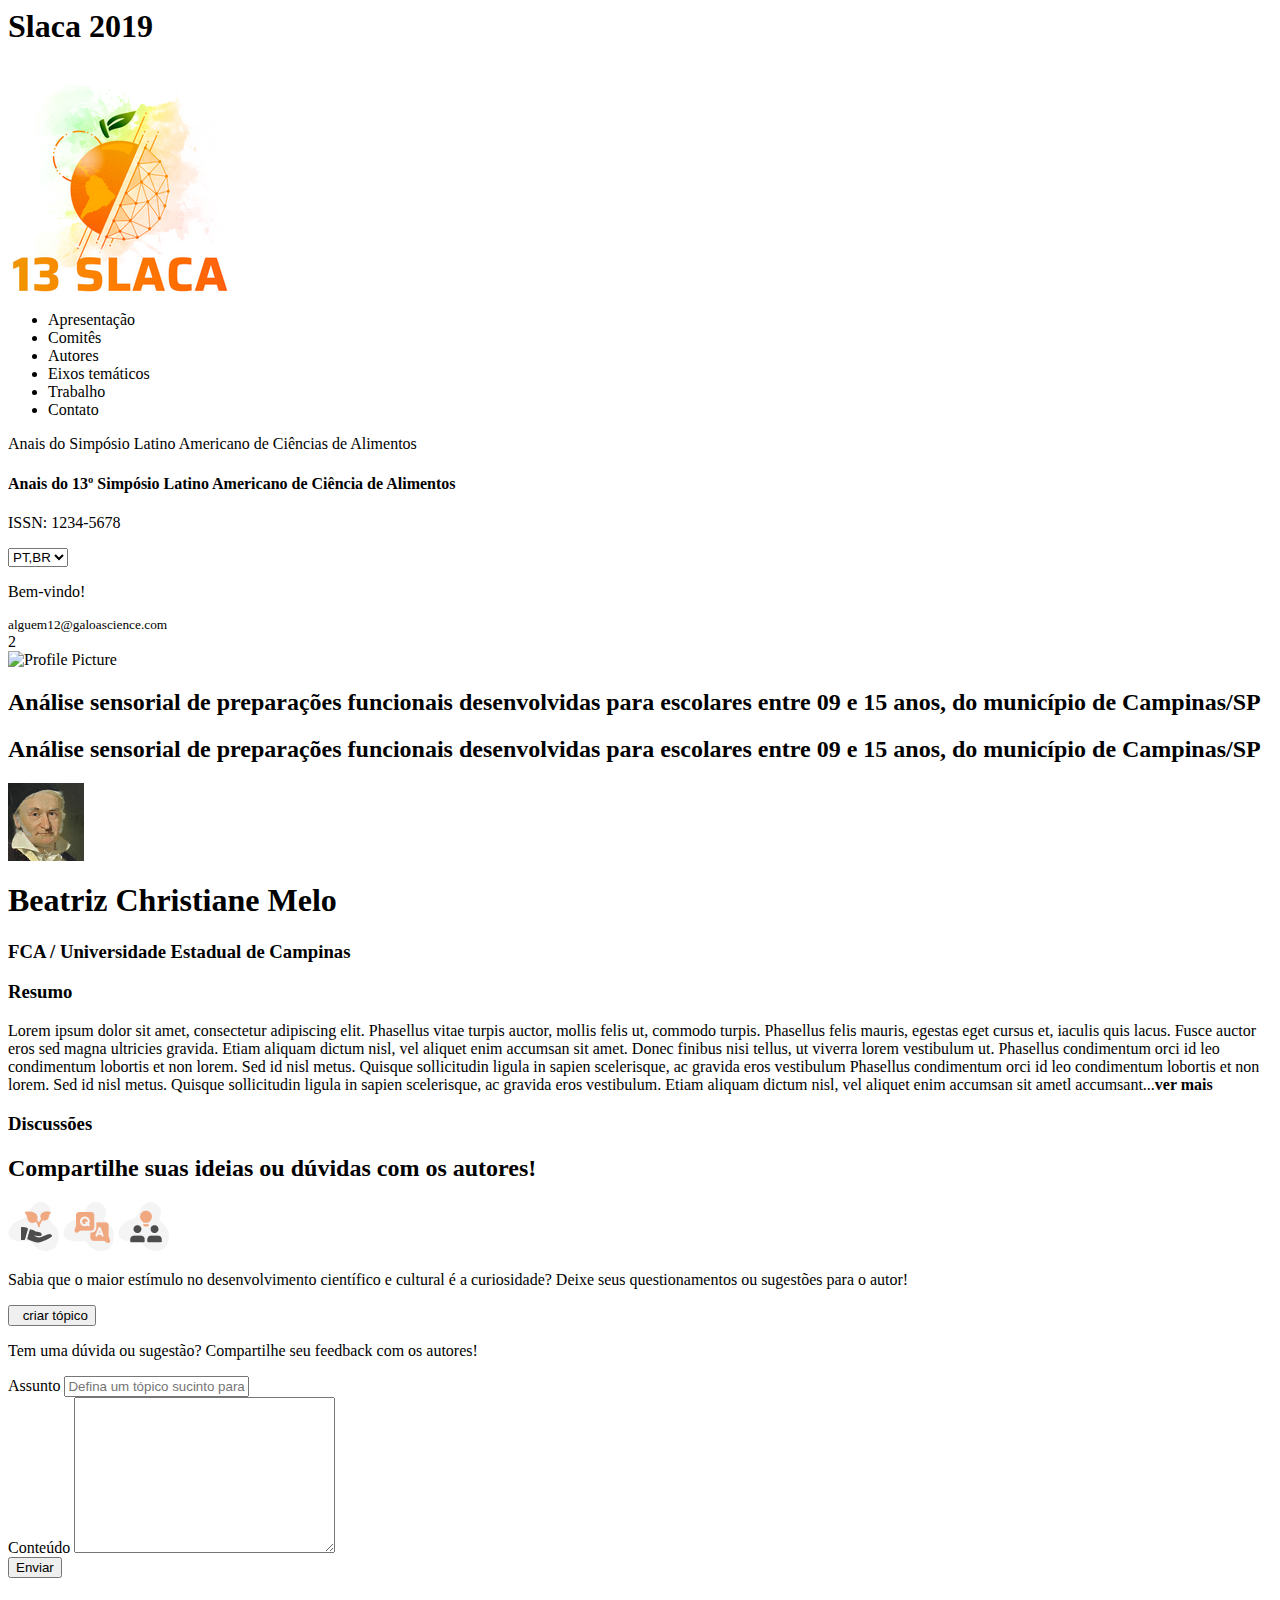
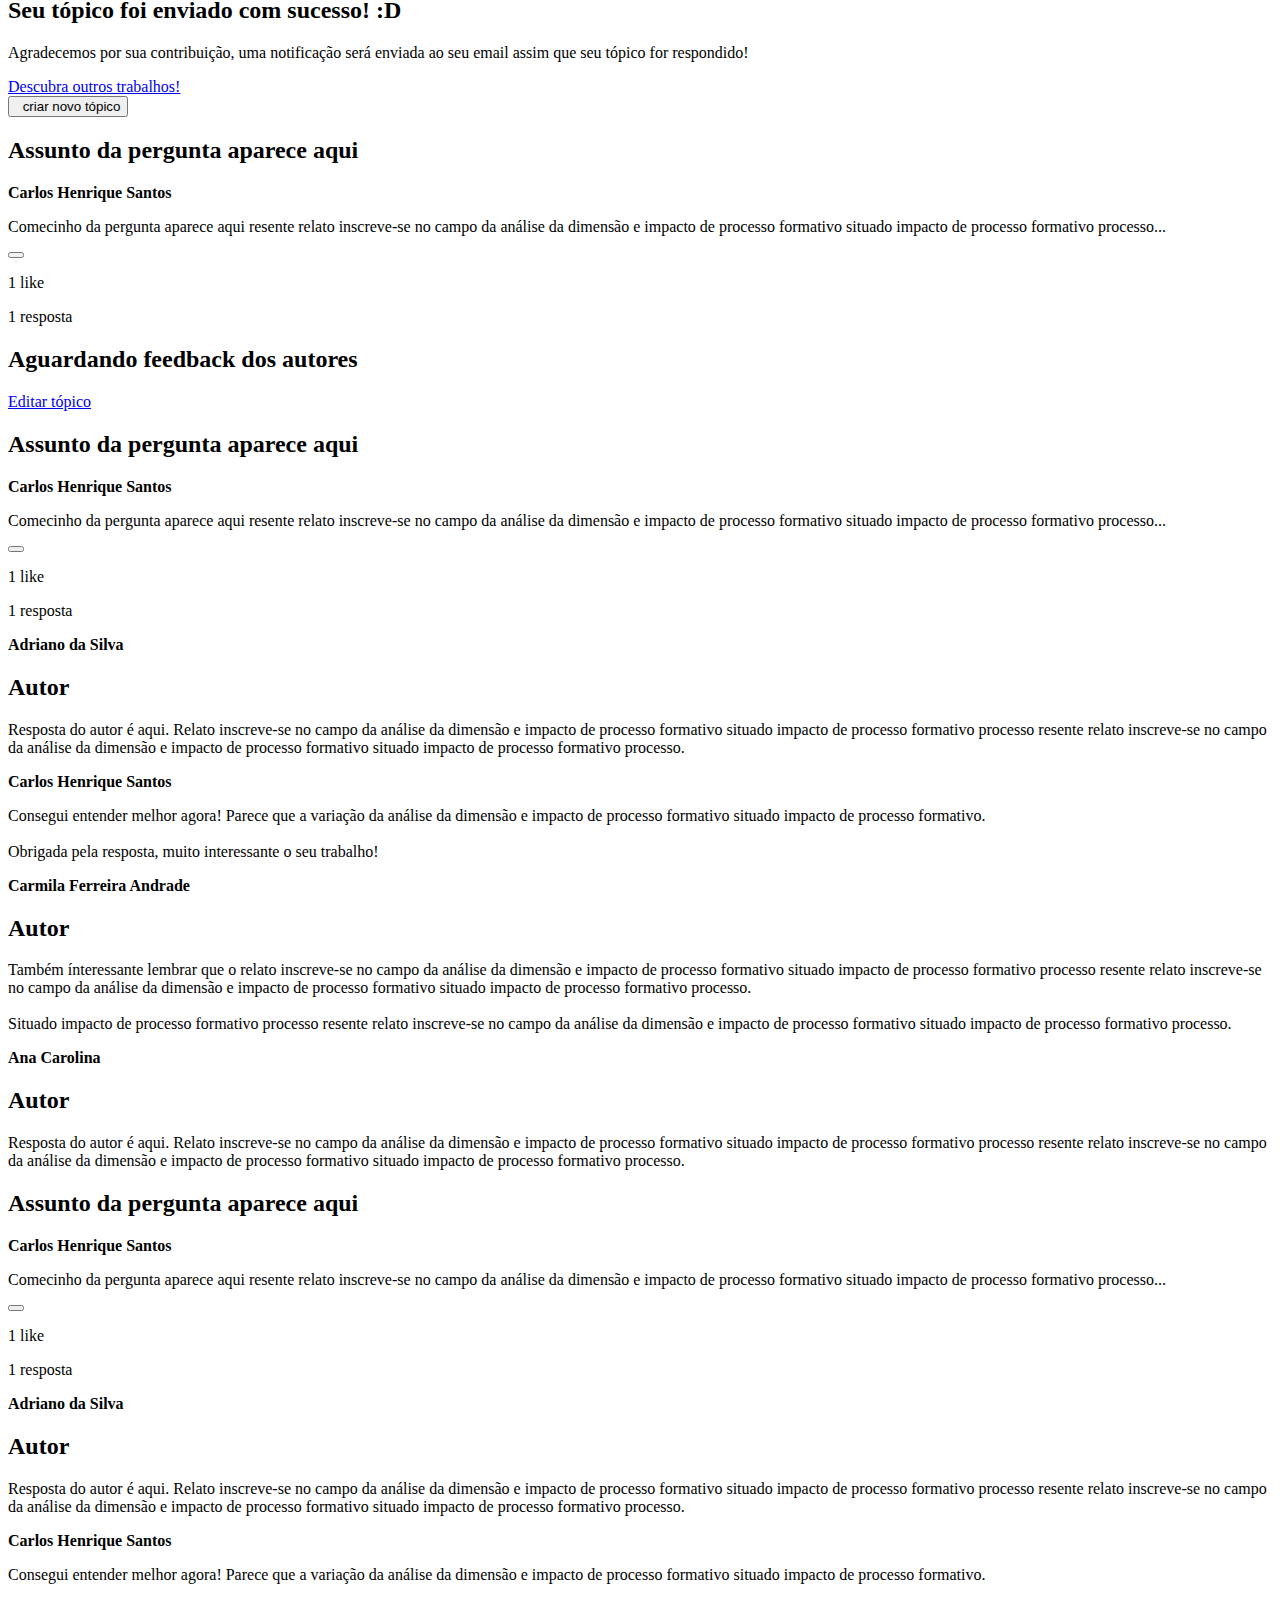
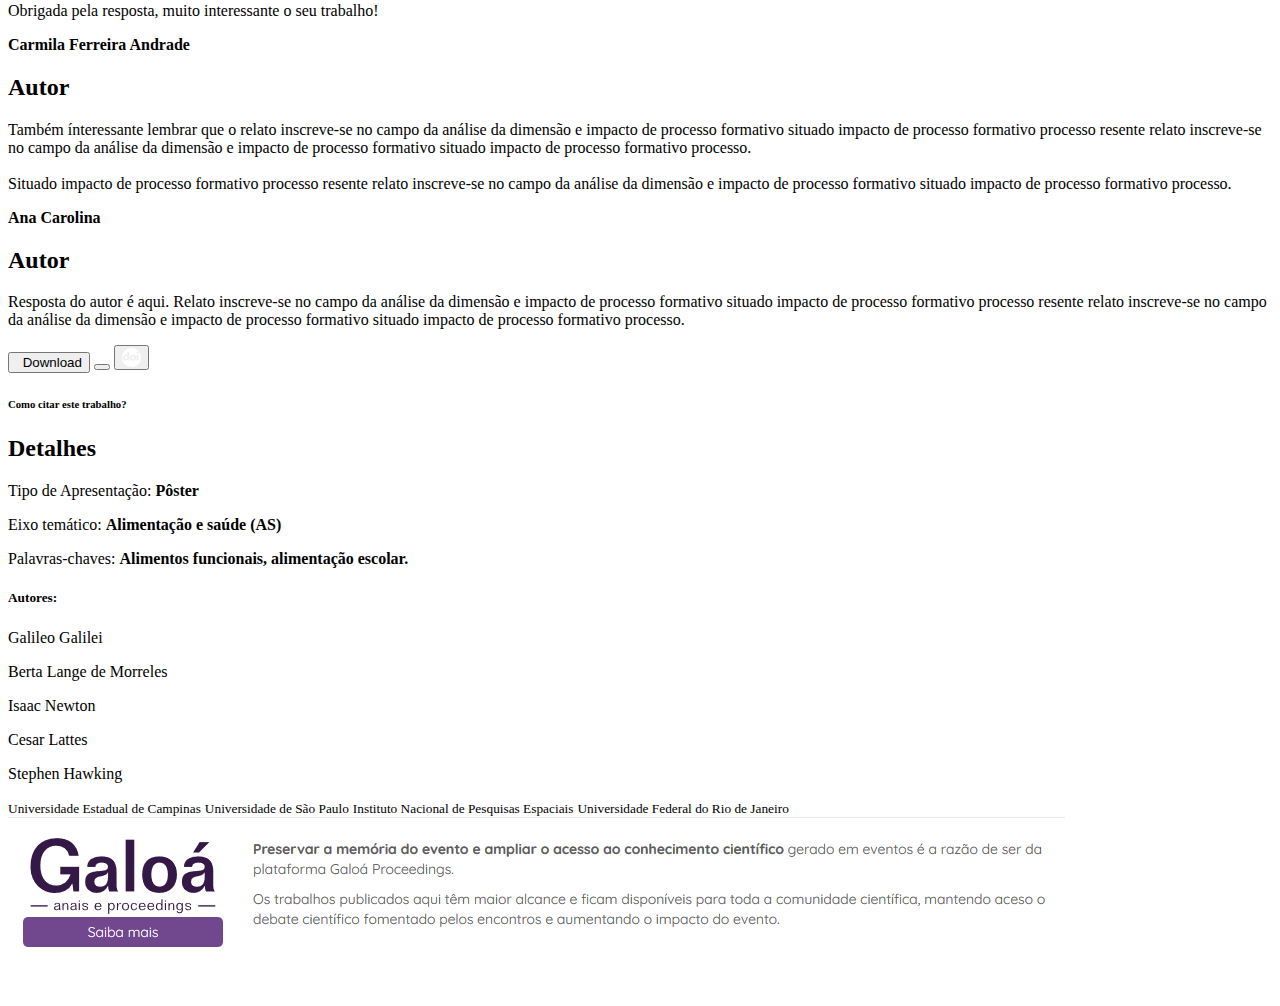
==== html/index.html @ d4a85b64 "Making code prettier" ====
<html lang="pt">
  <head>
    <meta charset="UTF-8" />
    <meta http-equiv="X-UA-Compatible" content="IE=edge" />
    <meta name="viewport" content="width=device-width, initial-scale=1.0" />
    <link rel="stylesheet" href="style.css" type="text/css" />
    <script
      src="https://kit.fontawesome.com/a374591c01.js"
      crossorigin="anonymous"
    ></script>
    <script>
      function showMore() {
        document.getElementById(
          "more"
        ).innerText = `Lorem ipsum dolor sit amet, consectetur adipiscing elit. Phasellus vitae turpis auctor, mollis felis ut, commodo turpis. Phasellus felis mauris, egestas eget cursus et, iaculis quis lacus. Fusce auctor eros sed magna ultricies gravida. Etiam aliquam dictum nisl, vel aliquet enim accumsan sit amet. Donec finibus nisi tellus, ut viverra lorem vestibulum ut. Phasellus condimentum orci id leo condimentum lobortis et non lorem. Sed id nisl metus. Quisque sollicitudin ligula in sapien scelerisque, ac gravida eros vestibulum.

            Fusce vitae luctus dui. Donec id euismod mauris, in volutpat urna. Proin dapibus consequat feugiat. Proin dictum justo arcu, quis vestibulum augue lacinia quis. Sed dignissim dui nulla, ut faucibus mauris sodales id. Aliquam erat volutpat. Maecenas dolor enim, tincidunt id elit non, suscipit interdum turpis. Etiam finibus urna libero, eget interdum eros volutpat ullamcorper. Pellentesque et pretium lorem. Aenean interdum quis diam ac porttitor. Cras nec ipsum pulvinar, pharetra libero non, ornare enim. Etiam in laoreet odio.

            Nam eget tristique elit, at fermentum tellus. Mauris scelerisque ligula id eleifend feugiat. Donec eleifend vehicula sem nec dapibus. Integer scelerisque neque dui, in lacinia erat molestie eu. Phasellus maximus dui eget lacus porta tempor. Ut ex nibh, dignissim quis purus semper, efficitur facilisis turpis. Praesent blandit elementum ultricies. Aliquam sit amet enim sit amet nulla pulvinar lobortis consectetur non odio. Phasellus at lacus hendrerit, vulputate nisi sit amet, viverra mauris. Etiam eu scelerisque orci. Quisque sagittis, mi vitae pharetra iaculis, orci elit eleifend massa, eu posuere mauris odio id odio. Morbi eu libero luctus, consectetur lorem vel, interdum sapien. Aenean in porta arcu. Maecenas eu maximus massa.

            Praesent velit dolor, dignissim sed quam ac, efficitur porta justo. Pellentesque porta pharetra felis ut hendrerit. Nulla facilisi. Aliquam erat volutpat. Nunc sit amet faucibus quam. Maecenas dapibus luctus dolor at viverra. Duis nec fringilla libero. Duis risus nibh, viverra ac orci nec, iaculis dictum sem. Aliquam at malesuada arcu. Aliquam erat volutpat. Donec varius ipsum purus, ut vehicula purus placerat vitae. Lorem ipsum dolor sit amet, consectetur adipiscing elit. `;
      }
      function newTopic() {
        document.getElementById("less-topic").style.display = "none";
        document.getElementById("more-topic").style.display = "flex";
      }
      function newTopicAgain() {
        document.getElementById("more-topic").style.display = "flex";
        document.getElementById("sended-topic").style.display = "none";
      }
      function sendTopic() {
        document.getElementById("more-topic").style.display = "none";
        document.getElementById("sended-topic").style.display = "block";
      }
      function handleComments(showing) {
        const comments = document.getElementsByClassName("comment");
        if (
          comments[0].style.display == "" ||
          comments[0].style.display == "none"
        ) {
          for (let i = 0; i < comments.length; i++) {
            comments[i].style.display = "flex";
          }
        } else {
          for (let i = 0; i < comments.length; i++) {
            comments[i].style.display = "none";
          }
        }
      }
    </script>
    <title>Chuva</title>
  </head>
  <body>
    <section id="principal">
      <section id="side-navigation">
        <div id="logo-section">
          <h1>Slaca 2019</h1>
        </div>
        <div>
          <img src="../assets/slaca.png" alt="" />
        </div>
        <ul id="links">
          <li>Apresentação</li>
          <li>Comitês</li>
          <li>Autores</li>
          <li>Eixos temáticos</li>
          <li class="active">Trabalho</li>
          <li>Contato</li>
        </ul>
      </section>

      <section>
        <nav>
          <div>
            <p class="grey-text">
              Anais do Simpósio Latino Americano de Ciências de Alimentos
            </p>
            <h4 id="grey-title">
              Anais do 13º Simpósio Latino Americano de Ciência de Alimentos
            </h4>
            <p class="grey-text">ISSN: 1234-5678</p>
          </div>
          <div id="user-info-section">
            <div id="select">
              <i class="fa-solid fa-globe"></i>
              <select name="language-picker">
                <option lang="pt" value="portuguese" selected>
                  <i class="fa-solid fa-globe"></i>
                  PT,BR
                </option>
              </select>
            </div>
            <div id="infos">
              <div id="contact-texts">
                <p class="grey-text">Bem-vindo!</p>
                <small class="grey-text">alguem12@galoascience.com</small>
              </div>
              <div id="circle-image">
                <div id="circle-counter">2</div>
                <img
                  src="https://s3-alpha-sig.figma.com/img/dd4d/7489/333e944668ee350c3f8ececc8f76b048?Expires=1652659200&Signature=RCFaG8rIHKudk1LD6th6hBcn~X1WgyEE9TH0EqgZoF48ToDa0~J83BzKD5HPuqg1~KaNVWSqBkyva5I3sfF5PxCGH5B~xmxQ2IVZ1B1LKY2iM2a1AMV6XFd1gkvVTqZ2ppUhvpx3GzUxaCPKJvr4rSSzP-p-msGPECpuj5y-3YnkxJAizdBmgZj8U2qpencqKk9C47RmZqo97eRrS3S3TBZnRIRaUnsLslokS05nYxHWKmu~3ui791wq192YRaHtxypFul2NJ~AzRrC1VV6g6JtFsfOgRLnKmL~5ZGyH4k-FDtWwi1Kz9bkM~YOTTIiRC0tS1gxhKQvBam-wLzNWdg__&Key-Pair-Id=APKAINTVSUGEWH5XD5UA"
                  alt="Profile Picture"
                />
              </div>
            </div>
          </div>
        </nav>

        <div id="body-section">
          <div>
            <h2 class="orange-title">
              Análise sensorial de preparações funcionais desenvolvidas para
              escolares entre 09 e 15 anos, do município de Campinas/SP
            </h2>
            <div id="video">
              <div id="video-img">
                <div id="overlay">
                  <h2>
                    Análise sensorial de preparações funcionais desenvolvidas
                    para escolares entre 09 e 15 anos, do município de
                    Campinas/SP
                  </h2>
                  <div>
                    <img id="circle-avatar" src="../assets/image.png" alt="" />
                    <div>
                      <h1>Beatriz Christiane Melo</h1>
                      <h3>FCA / Universidade Estadual de Campinas</h3>
                    </div>
                  </div>
                </div>
              </div>
            </div>
            <div class="topic-container">
              <div class="title-background">
                <h3 class="big-grey-text">Resumo</h3>
              </div>
              <p id="more" class="grey-text resume-padding">
                Lorem ipsum dolor sit amet, consectetur adipiscing elit.
                Phasellus vitae turpis auctor, mollis felis ut, commodo turpis.
                Phasellus felis mauris, egestas eget cursus et, iaculis quis
                lacus. Fusce auctor eros sed magna ultricies gravida. Etiam
                aliquam dictum nisl, vel aliquet enim accumsan sit amet. Donec
                finibus nisi tellus, ut viverra lorem vestibulum ut. Phasellus
                condimentum orci id leo condimentum lobortis et non lorem. Sed
                id nisl metus. Quisque sollicitudin ligula in sapien
                scelerisque, ac gravida eros vestibulum Phasellus condimentum
                orci id leo condimentum lobortis et non lorem. Sed id nisl
                metus. Quisque sollicitudin ligula in sapien scelerisque, ac
                gravida eros vestibulum. Etiam aliquam dictum nisl, vel aliquet
                enim accumsan sit ametl accumsant...<strong
                  id="see-more"
                  onclick="showMore()"
                  >ver mais</strong
                >
              </p>
            </div>
            <div class="topic-container discussion">
              <div class="title-background">
                <h3 class="big-grey-text">Discussões</h3>
              </div>

              <div id="less-topic">
                <div>
                  <h2 class="orange-title">
                    Compartilhe suas ideias ou dúvidas com os autores!
                  </h2>
                  <div id="share-images">
                    <img src="../assets/icone1.png" alt="" />
                    <img src="../assets/icone2.png" alt="" />
                    <img src="../assets/icone3.png" alt="" />
                  </div>
                  <p class="grey-text">
                    Sabia que o maior estímulo no desenvolvimento científico e
                    cultural é a curiosidade? Deixe seus questionamentos ou
                    sugestões para o autor!
                  </p>
                </div>

                <div id="button-divider">
                  <div></div>
                  <button onclick="newTopic()">
                    <i
                      class="fa-solid fa-plus icon"
                      style="margin-right: 0.5em"
                    ></i>
                    criar tópico
                  </button>
                  <div></div>
                </div>
              </div>

              <div id="more-topic">
                <p class="grey-text">
                  Tem uma dúvida ou sugestão? Compartilhe seu feedback com os
                  autores!
                </p>
                <form>
                  <div id="content-textarea">
                    <label for="assunto" class="topic-label">Assunto</label>
                    <input
                      type="text"
                      name="assunto"
                      id="topic-input"
                      placeholder="Defina um tópico sucinto para notificar os autores..."
                    />
                    <div>
                      <label for="conteudo" class="content-label"
                        >Conteúdo</label
                      >
                      <textarea
                        name="conteudo"
                        id="content"
                        cols="30"
                        rows="10"
                      ></textarea>
                      <div id="textarea-options">
                        <div>
                          <i class="fa-solid fa-bold"></i>
                          <i class="fa-solid fa-italic"></i>
                        </div>
                        <input
                          type="button"
                          onclick="sendTopic()"
                          class="orange-button text-area-button"
                          value="Enviar"
                        />
                      </div>
                    </div>
                  </div>
                </form>
              </div>

              <div id="sended-topic">
                <h2 class="orange-text">
                  Seu tópico foi enviado com sucesso! :D
                </h2>
                <p class="grey-text">
                  Agradecemos por sua contribuição, uma notificação será enviada
                  ao seu email assim que seu tópico for respondido!
                </p>
                <a href="#" class="orange-link">Descubra outros trabalhos!</a>
                <div id="button-divider">
                  <div></div>
                  <button onclick="newTopicAgain()" id="send-button">
                    <i
                      class="fa-solid fa-plus icon"
                      style="margin-right: 0.5em"
                    ></i>
                    criar novo tópico
                  </button>
                  <div></div>
                </div>

                <div class="ask-box created">
                  <div class="blur-content">
                    <h2 class="orange-text">
                      Assunto da pergunta aparece aqui
                    </h2>
                    <strong class="grey-text bold"
                      >Carlos Henrique Santos</strong
                    >
                    <p class="grey-text">
                      Comecinho da pergunta aparece aqui resente relato
                      inscreve-se no campo da análise da dimensão e impacto de
                      processo formativo situado impacto de processo formativo
                      processo...
                    </p>
                    <div class="actions-buttons">
                      <div class="dots">
                        <div></div>
                        <div></div>
                        <div></div>
                      </div>
                      <button class="orange-button shadow">
                        <i class="fa-solid fa-heart icon"></i>
                      </button>
                      <p class="grey-text">1 like</p>
                      <p class="grey-text">1 resposta</p>
                    </div>
                  </div>
                  <div class="overlay-text">
                    <i
                      class="fa-solid fa-check-double"
                      style="font-size: 1.25em"
                    ></i>
                    <h2>Aguardando feedback dos autores</h2>
                    <a href="#">Editar tópico</a>
                  </div>
                </div>
              </div>

              <div class="ask-box" onclick="handleComments()">
                <h2 class="orange-text">Assunto da pergunta aparece aqui</h2>
                <strong class="grey-text bold">Carlos Henrique Santos</strong>
                <p class="grey-text">
                  Comecinho da pergunta aparece aqui resente relato inscreve-se
                  no campo da análise da dimensão e impacto de processo
                  formativo situado impacto de processo formativo processo...
                </p>
                <div class="actions-buttons">
                  <div class="dots">
                    <div></div>
                    <div></div>
                    <div></div>
                  </div>
                  <button class="orange-button shadow">
                    <i class="fa-solid fa-heart icon"></i>
                  </button>
                  <p class="grey-text">1 like</p>
                  <p class="grey-text">1 resposta</p>
                </div>
                <div class="comment author">
                  <div>
                    <strong class="grey-text bold">Adriano da Silva</strong>
                    <div>
                      <h2 class="orange-text">Autor</h2>
                      <i class="fa-solid fa-check-double"></i>
                    </div>
                  </div>
                  <p class="grey-text">
                    Resposta do autor é aqui. Relato inscreve-se no campo da
                    análise da dimensão e impacto de processo formativo situado
                    impacto de processo formativo processo resente relato
                    inscreve-se no campo da análise da dimensão e impacto de
                    processo formativo situado impacto de processo formativo
                    processo.
                  </p>
                </div>
                <div class="comment">
                  <strong class="grey-text bold">Carlos Henrique Santos</strong>
                  <p class="grey-text">
                    Consegui entender melhor agora! Parece que a variação da
                    análise da dimensão e impacto de processo formativo situado
                    impacto de processo formativo.
                    <br />
                    <br />Obrigada pela resposta, muito interessante o seu
                    trabalho!
                  </p>
                </div>
                <div class="comment author">
                  <div>
                    <strong class="grey-text bold"
                      >Carmila Ferreira Andrade</strong
                    >
                    <div>
                      <h2 class="orange-text">Autor</h2>
                      <i
                        class="fa-solid fa-check-double"
                        style="font-size: 1.25em"
                      ></i>
                    </div>
                  </div>
                  <p class="grey-text">
                    Também ínteressante lembrar que o relato inscreve-se no
                    campo da análise da dimensão e impacto de processo formativo
                    situado impacto de processo formativo processo resente
                    relato inscreve-se no campo da análise da dimensão e impacto
                    de processo formativo situado impacto de processo formativo
                    processo.
                    <br />
                    <br />
                    Situado impacto de processo formativo processo resente
                    relato inscreve-se no campo da análise da dimensão e impacto
                    de processo formativo situado impacto de processo formativo
                    processo.
                  </p>
                </div>
                <div class="comment author">
                  <div>
                    <strong class="grey-text bold">Ana Carolina</strong>
                    <div>
                      <h2 class="orange-text">Autor</h2>
                      <i
                        class="fa-solid fa-check-double"
                        style="font-size: 1.25em"
                      ></i>
                    </div>
                  </div>
                  <p class="grey-text">
                    Resposta do autor é aqui. Relato inscreve-se no campo da
                    análise da dimensão e impacto de processo formativo situado
                    impacto de processo formativo processo resente relato
                    inscreve-se no campo da análise da dimensão e impacto de
                    processo formativo situado impacto de processo formativo
                    processo.
                  </p>
                </div>
              </div>

              <div class="ask-box" onclick="handleComments()">
                <h2 class="orange-text">Assunto da pergunta aparece aqui</h2>
                <strong class="grey-text bold">Carlos Henrique Santos</strong>
                <p class="grey-text">
                  Comecinho da pergunta aparece aqui resente relato inscreve-se
                  no campo da análise da dimensão e impacto de processo
                  formativo situado impacto de processo formativo processo...
                </p>
                <div class="actions-buttons">
                  <div class="dots">
                    <div></div>
                    <div></div>
                    <div></div>
                  </div>
                  <button class="orange-button shadow">
                    <i class="fa-solid fa-heart icon"></i>
                  </button>
                  <p class="grey-text">1 like</p>
                  <p class="grey-text">1 resposta</p>
                </div>
                <div class="comment author">
                  <div>
                    <strong class="grey-text bold">Adriano da Silva</strong>
                    <div>
                      <h2 class="orange-text">Autor</h2>
                      <i class="fa-solid fa-check-double"></i>
                    </div>
                  </div>
                  <p class="grey-text">
                    Resposta do autor é aqui. Relato inscreve-se no campo da
                    análise da dimensão e impacto de processo formativo situado
                    impacto de processo formativo processo resente relato
                    inscreve-se no campo da análise da dimensão e impacto de
                    processo formativo situado impacto de processo formativo
                    processo.
                  </p>
                </div>
                <div class="comment">
                  <strong class="grey-text bold">Carlos Henrique Santos</strong>
                  <p class="grey-text">
                    Consegui entender melhor agora! Parece que a variação da
                    análise da dimensão e impacto de processo formativo situado
                    impacto de processo formativo.
                    <br />
                    <br />Obrigada pela resposta, muito interessante o seu
                    trabalho!
                  </p>
                </div>
                <div class="comment author">
                  <div>
                    <strong class="grey-text bold"
                      >Carmila Ferreira Andrade</strong
                    >
                    <div>
                      <h2 class="orange-text">Autor</h2>
                      <i
                        class="fa-solid fa-check-double"
                        style="font-size: 1.25em"
                      ></i>
                    </div>
                  </div>
                  <p class="grey-text">
                    Também ínteressante lembrar que o relato inscreve-se no
                    campo da análise da dimensão e impacto de processo formativo
                    situado impacto de processo formativo processo resente
                    relato inscreve-se no campo da análise da dimensão e impacto
                    de processo formativo situado impacto de processo formativo
                    processo.
                    <br />
                    <br />
                    Situado impacto de processo formativo processo resente
                    relato inscreve-se no campo da análise da dimensão e impacto
                    de processo formativo situado impacto de processo formativo
                    processo.
                  </p>
                </div>
                <div class="comment author">
                  <div>
                    <strong class="grey-text bold">Ana Carolina</strong>
                    <div>
                      <h2 class="orange-text">Autor</h2>
                      <i
                        class="fa-solid fa-check-double"
                        style="font-size: 1.25em"
                      ></i>
                    </div>
                  </div>
                  <p class="grey-text">
                    Resposta do autor é aqui. Relato inscreve-se no campo da
                    análise da dimensão e impacto de processo formativo situado
                    impacto de processo formativo processo resente relato
                    inscreve-se no campo da análise da dimensão e impacto de
                    processo formativo situado impacto de processo formativo
                    processo.
                  </p>
                </div>
              </div>
            </div>
          </div>

          <div id="details-section">
            <div id="details-buttons">
              <div>
                <button class="orange-button">
                  <i
                    class="fa-solid fa-download icon"
                    style="margin-right: 0.5em"
                  ></i>
                  Download
                </button>
                <button class="orange-button">
                  <i class="fa-solid fa-star icon"></i>
                </button>
                <button class="orange-button">
                  <img src="../assets/doi.png" alt="" />
                </button>
              </div>
              <h6 class="orange-text">Como citar este trabalho?</h6>
            </div>
            <div id="details-component">
              <div class="title-background">
                <h2 class="big-grey-text">Detalhes</h2>
              </div>
              <div>
                <div>
                  <p class="grey-text small">
                    Tipo de Apresentação: <strong>Pôster</strong>
                  </p>
                  <p class="grey-text small">
                    Eixo temático: <strong>Alimentação e saúde (AS)</strong>
                  </p>
                  <p class="grey-text small">
                    Palavras-chaves:
                    <strong>Alimentos funcionais, alimentação escolar.</strong>
                  </p>
                  <div id="authors">
                    <h5 class="grey-text bold">Autores:</h5>
                    <p class="grey-text">Galileo Galilei</p>
                    <p class="grey-text">Berta Lange de Morreles</p>
                    <p class="grey-text">Isaac Newton</p>
                    <p class="grey-text">Cesar Lattes</p>
                    <p class="grey-text">Stephen Hawking</p>
                  </div>
                  <small class="grey-text small"
                    >Universidade Estadual de Campinas</small
                  >
                  <small class="grey-text small"
                    >Universidade de São Paulo</small
                  >
                  <small class="grey-text small"
                    >Instituto Nacional de Pesquisas Espaciais</small
                  >
                  <small class="grey-text small">
                    Universidade Federal do Rio de Janeiro</small
                  >
                </div>
                <div id="low-grey">
                  <div id="strong-grey"></div>
                </div>
              </div>
            </div>
          </div>
        </div>
      </section>
    </section>

    <footer>
      <img src="../assets/imagem - footer.png" alt="" />
    </footer>
  </body>
</html>
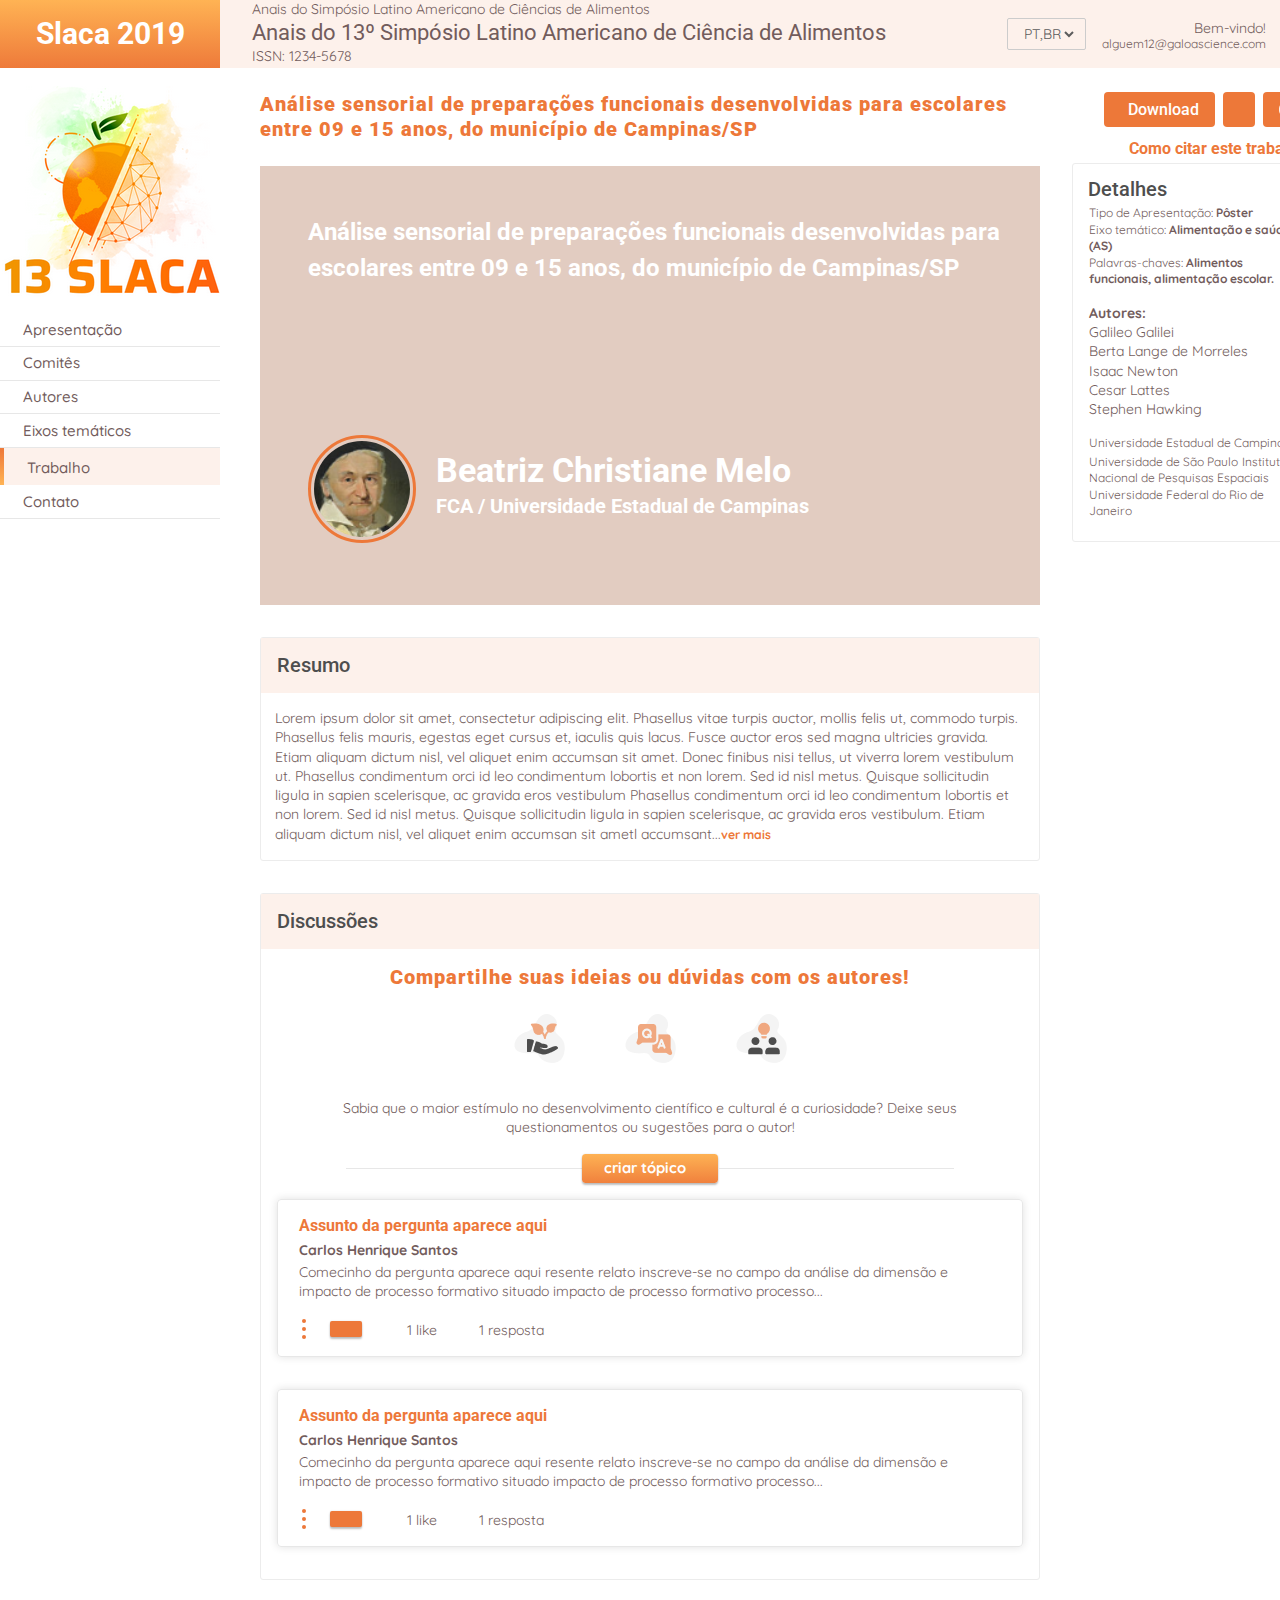
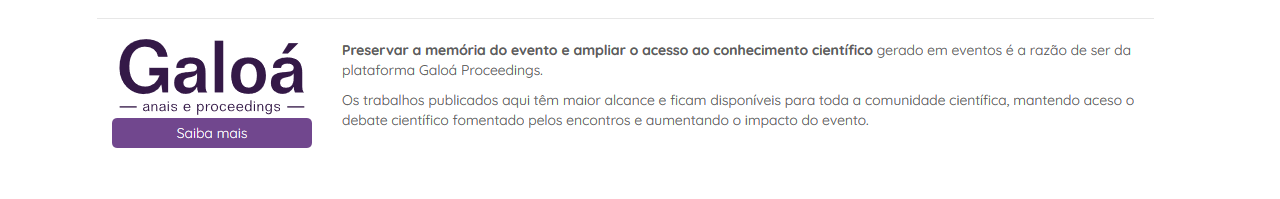
==== commit 5f3a4d73: "Finished" ====
--- a/html/index.html
+++ b/html/index.html
@@ -1,57 +1,25 @@
 <html lang="pt">
   <head>
+
     <meta charset="UTF-8" />
     <meta http-equiv="X-UA-Compatible" content="IE=edge" />
     <meta name="viewport" content="width=device-width, initial-scale=1.0" />
-    <link rel="stylesheet" href="style.css" type="text/css" />
+    
+    <link rel="stylesheet" href="../styles/index.css" type="text/css" />
+
     <script
       src="https://kit.fontawesome.com/a374591c01.js"
       crossorigin="anonymous"
     ></script>
-    <script>
-      function showMore() {
-        document.getElementById(
-          "more"
-        ).innerText = `Lorem ipsum dolor sit amet, consectetur adipiscing elit. Phasellus vitae turpis auctor, mollis felis ut, commodo turpis. Phasellus felis mauris, egestas eget cursus et, iaculis quis lacus. Fusce auctor eros sed magna ultricies gravida. Etiam aliquam dictum nisl, vel aliquet enim accumsan sit amet. Donec finibus nisi tellus, ut viverra lorem vestibulum ut. Phasellus condimentum orci id leo condimentum lobortis et non lorem. Sed id nisl metus. Quisque sollicitudin ligula in sapien scelerisque, ac gravida eros vestibulum.
-
-            Fusce vitae luctus dui. Donec id euismod mauris, in volutpat urna. Proin dapibus consequat feugiat. Proin dictum justo arcu, quis vestibulum augue lacinia quis. Sed dignissim dui nulla, ut faucibus mauris sodales id. Aliquam erat volutpat. Maecenas dolor enim, tincidunt id elit non, suscipit interdum turpis. Etiam finibus urna libero, eget interdum eros volutpat ullamcorper. Pellentesque et pretium lorem. Aenean interdum quis diam ac porttitor. Cras nec ipsum pulvinar, pharetra libero non, ornare enim. Etiam in laoreet odio.
-
-            Nam eget tristique elit, at fermentum tellus. Mauris scelerisque ligula id eleifend feugiat. Donec eleifend vehicula sem nec dapibus. Integer scelerisque neque dui, in lacinia erat molestie eu. Phasellus maximus dui eget lacus porta tempor. Ut ex nibh, dignissim quis purus semper, efficitur facilisis turpis. Praesent blandit elementum ultricies. Aliquam sit amet enim sit amet nulla pulvinar lobortis consectetur non odio. Phasellus at lacus hendrerit, vulputate nisi sit amet, viverra mauris. Etiam eu scelerisque orci. Quisque sagittis, mi vitae pharetra iaculis, orci elit eleifend massa, eu posuere mauris odio id odio. Morbi eu libero luctus, consectetur lorem vel, interdum sapien. Aenean in porta arcu. Maecenas eu maximus massa.
-
-            Praesent velit dolor, dignissim sed quam ac, efficitur porta justo. Pellentesque porta pharetra felis ut hendrerit. Nulla facilisi. Aliquam erat volutpat. Nunc sit amet faucibus quam. Maecenas dapibus luctus dolor at viverra. Duis nec fringilla libero. Duis risus nibh, viverra ac orci nec, iaculis dictum sem. Aliquam at malesuada arcu. Aliquam erat volutpat. Donec varius ipsum purus, ut vehicula purus placerat vitae. Lorem ipsum dolor sit amet, consectetur adipiscing elit. `;
-      }
-      function newTopic() {
-        document.getElementById("less-topic").style.display = "none";
-        document.getElementById("more-topic").style.display = "flex";
-      }
-      function newTopicAgain() {
-        document.getElementById("more-topic").style.display = "flex";
-        document.getElementById("sended-topic").style.display = "none";
-      }
-      function sendTopic() {
-        document.getElementById("more-topic").style.display = "none";
-        document.getElementById("sended-topic").style.display = "block";
-      }
-      function handleComments(showing) {
-        const comments = document.getElementsByClassName("comment");
-        if (
-          comments[0].style.display == "" ||
-          comments[0].style.display == "none"
-        ) {
-          for (let i = 0; i < comments.length; i++) {
-            comments[i].style.display = "flex";
-          }
-        } else {
-          for (let i = 0; i < comments.length; i++) {
-            comments[i].style.display = "none";
-          }
-        }
-      }
-    </script>
+    <script src="../scripts/index.js"></script>
+
     <title>Chuva</title>
+
   </head>
+
   <body>
     <section id="principal">
+
       <section id="side-navigation">
         <div id="logo-section">
           <h1>Slaca 2019</h1>
@@ -130,6 +98,7 @@
                 </div>
               </div>
             </div>
+
             <div class="topic-container">
               <div class="title-background">
                 <h3 class="big-grey-text">Resumo</h3>
@@ -154,6 +123,7 @@
                 >
               </p>
             </div>
+
             <div class="topic-container discussion">
               <div class="title-background">
                 <h3 class="big-grey-text">Discussões</h3>
@@ -554,7 +524,7 @@
     </section>
 
     <footer>
-      <img src="../assets/imagem - footer.png" alt="" />
+      <img src="../assets/footer.png" alt="" />
     </footer>
   </body>
 </html>
--- a/styles/index.css
+++ b/styles/index.css
@@ -0,0 +1,1130 @@
+@import url("https://fonts.googleapis.com/css2?family=Roboto:wght@300;400;500;700;900&display=swap");
+@import url("https://fonts.googleapis.com/css2?family=Quicksand:wght@300;400;500;700;900&display=swap");
+@import url("https://fonts.googleapis.com/css2?family=Roboto:wght@300;400;500;700;900&display=swap");
+@import url("https://fonts.googleapis.com/css2?family=Quicksand:wght@300;400;500;700;900&display=swap");
+@import url("https://fonts.googleapis.com/css2?family=Roboto:wght@300;400;500;700;900&display=swap");
+@import url("https://fonts.googleapis.com/css2?family=Quicksand:wght@300;400;500;700;900&display=swap");
+@import url("https://fonts.googleapis.com/css2?family=Roboto:wght@300;400;500;700;900&display=swap");
+@import url("https://fonts.googleapis.com/css2?family=Quicksand:wght@300;400;500;700;900&display=swap");
+@import url("https://fonts.googleapis.com/css2?family=Roboto:wght@300;400;500;700;900&display=swap");
+@import url("https://fonts.googleapis.com/css2?family=Quicksand:wght@300;400;500;700;900&display=swap");
+@import url("https://fonts.googleapis.com/css2?family=Roboto:wght@300;400;500;700;900&display=swap");
+@import url("https://fonts.googleapis.com/css2?family=Quicksand:wght@300;400;500;700;900&display=swap");
+#details-section {
+  margin-left: 2em;
+}
+
+#details-section #details-buttons {
+  display: -webkit-box;
+  display: -ms-flexbox;
+  display: flex;
+  -webkit-box-orient: vertical;
+  -webkit-box-direction: normal;
+      -ms-flex-direction: column;
+          flex-direction: column;
+  -webkit-box-align: end;
+      -ms-flex-align: end;
+          align-items: flex-end;
+}
+
+#details-section #details-buttons div:first-child {
+  display: -webkit-box;
+  display: -ms-flexbox;
+  display: flex;
+}
+
+#details-section #details-buttons div:first-child button:nth-child(2) {
+  margin: 0 0.5em;
+}
+
+#details-section .orange-text {
+  margin-top: 0.75em;
+  margin-bottom: 0.25em;
+}
+
+#details-section #details-component {
+  width: 15.125em;
+  border: 1px solid #ececec;
+  border-radius: 0.1875em;
+}
+
+#details-section #details-component .big-grey-text {
+  margin-top: .5em;
+  margin-left: .75em;
+}
+
+#details-section #details-component div:last-child {
+  display: -webkit-box;
+  display: -ms-flexbox;
+  display: flex;
+  padding-left: 1em;
+  padding-right: 0.4em;
+  padding-bottom: 1em;
+}
+
+#details-section #details-component div:last-child #low-grey {
+  background: #e7e7e7;
+  width: 0.125em;
+  height: 20em;
+  padding: 0;
+  margin-left: 0.5em;
+}
+
+#details-section #details-component div:last-child #low-grey #strong-grey {
+  background: #bfbfbf;
+  width: 0.125em;
+  height: 12.5em;
+  padding: 0;
+}
+
+#details-section #details-component #authors {
+  margin: 1em 0;
+}
+
+#grey-title {
+  font-family: "Roboto", sans-serif;
+  font-weight: 400;
+  font-size: 1.375em;
+  line-height: 1.25em;
+  color: #725c5c;
+}
+
+.orange-title {
+  font-family: "Roboto", sans-serif;
+  font-weight: 900;
+  font-size: 1.25em;
+  line-height: 125%;
+  color: #ed7839;
+  letter-spacing: 0.05em;
+}
+
+.orange-text {
+  font-family: "Roboto", sans-serif;
+  font-weight: 700;
+  font-size: 1em;
+  line-height: 1.25em;
+  color: #ed7839;
+}
+
+.grey-text {
+  font-family: "Quicksand", sans-serif;
+  font-weight: 400;
+  font-size: 0.875em;
+  line-height: 1.375em;
+  color: #725c5c;
+}
+
+.bold {
+  font-weight: 700;
+}
+
+.small {
+  font-size: 0.75em;
+}
+
+.big-grey-text {
+  font-family: "Roboto", sans-serif;
+  font-weight: 500;
+  font-size: 1.25em;
+  line-height: 1.5625em;
+  color: #4e4e4e;
+}
+
+#see-more {
+  font-family: "Quicksand", sans-serif;
+  font-weight: 700;
+  font-size: 0.875em;
+  line-height: 1.3125em;
+  color: #ed7839;
+  cursor: pointer;
+}
+
+.discussion div:nth-child(2) {
+  -ms-flex-item-align: center;
+      -ms-grid-row-align: center;
+      align-self: center;
+  text-align: center;
+  max-width: 40em;
+}
+
+.discussion #share-images {
+  margin-top: 1.5em;
+  margin-bottom: 2em;
+}
+
+.discussion #share-images img:nth-child(2) {
+  margin: 0 3.5em;
+}
+
+.discussion #button-divider {
+  width: 100%;
+  display: -webkit-box;
+  display: -ms-flexbox;
+  display: flex;
+  -webkit-box-align: center;
+      -ms-flex-align: center;
+          align-items: center;
+  -ms-flex-item-align: center;
+      align-self: center;
+  padding: 0 1em;
+  margin-top: 1em;
+}
+
+.discussion #button-divider button {
+  min-width: 9.15em;
+  display: -webkit-box;
+  display: -ms-flexbox;
+  display: flex;
+  -webkit-box-align: center;
+      -ms-flex-align: center;
+          align-items: center;
+  background: -webkit-gradient(linear, left top, left bottom, from(#feb254), to(#f0813d));
+  background: linear-gradient(180deg, #feb254 0%, #f0813d 100%);
+  -webkit-box-shadow: 0px 0px 2px rgba(0, 0, 0, 0.12), 0px 2px 2px rgba(0, 0, 0, 0.24);
+          box-shadow: 0px 0px 2px rgba(0, 0, 0, 0.12), 0px 2px 2px rgba(0, 0, 0, 0.24);
+  border: none;
+  border-radius: 0.25em;
+  outline: none;
+  padding: 0.5em 1em;
+  font-size: 0.925em;
+  color: #fff;
+  line-height: 1em;
+  font-weight: 700;
+  font-family: "Quicksand", sans-serif;
+  cursor: pointer;
+}
+
+.discussion #button-divider div:first-child,
+.discussion #button-divider div:last-child {
+  width: 100%;
+  height: 1px;
+  background: #e7e7e7;
+}
+
+.discussion .ask-box {
+  cursor: pointer;
+  margin: 1em 1em;
+  border: 0.0625em solid #e7e7e7;
+  border-radius: 0.25em;
+  -webkit-box-shadow: 0px 0px 8px rgba(0, 0, 0, 0.12);
+          box-shadow: 0px 0px 8px rgba(0, 0, 0, 0.12);
+}
+
+.discussion .ask-box .grey-text {
+  padding: 0 1.5em;
+  padding-top: 0.25em;
+}
+
+.discussion .ask-box .orange-text {
+  margin-top: 1em;
+  margin-bottom: 0.25em;
+  padding-left: 1.3em;
+}
+
+.discussion .ask-box strong {
+  padding-top: 0.25em;
+  padding-bottom: 0.5em;
+}
+
+.discussion .ask-box .actions-buttons {
+  display: -webkit-box;
+  display: -ms-flexbox;
+  display: flex;
+  -webkit-box-align: center;
+      -ms-flex-align: center;
+          align-items: center;
+  margin-top: 1em;
+  margin-left: 1.5em;
+  margin-bottom: 1em;
+}
+
+.discussion .ask-box .actions-buttons p:last-child {
+  padding-left: 1.5em;
+}
+
+.discussion .ask-box .actions-buttons .dots {
+  display: -webkit-box;
+  display: -ms-flexbox;
+  display: flex;
+  -webkit-box-orient: vertical;
+  -webkit-box-direction: normal;
+      -ms-flex-direction: column;
+          flex-direction: column;
+}
+
+.discussion .ask-box .actions-buttons .dots div {
+  background: #ed7839;
+  width: 0.25em;
+  height: 0.25em;
+  border-radius: 50%;
+}
+
+.discussion .ask-box .actions-buttons .dots div:nth-child(2) {
+  margin: 0.25em 0;
+}
+
+.discussion .ask-box .actions-buttons .shadow {
+  -webkit-box-shadow: 0px 0px 2px rgba(0, 0, 0, 0.12), 0px 2px 2px rgba(0, 0, 0, 0.24);
+          box-shadow: 0px 0px 2px rgba(0, 0, 0, 0.12), 0px 2px 2px rgba(0, 0, 0, 0.24);
+  border-radius: 0.125em;
+  margin: 0 1.5em;
+}
+
+.discussion #sended-topic {
+  display: none;
+  text-align: center;
+}
+
+.discussion #sended-topic .grey-text {
+  margin: 1em 0;
+}
+
+.discussion #sended-topic a {
+  font-family: "Quicksand", sans-serif;
+  color: #ed7839;
+  font-size: 0.875em;
+  font-weight: 500;
+}
+
+.discussion #sended-topic .created {
+  position: relative;
+  text-align: start;
+}
+
+.discussion #sended-topic .created .blur-content {
+  -webkit-filter: blur(5px);
+  filter: blur(5px);
+  width: 100%;
+}
+
+.discussion #sended-topic .created::after {
+  content: "";
+  display: block;
+  width: 100%;
+  height: 100%;
+  opacity: 0.7;
+  position: absolute;
+  -webkit-filter: blur(5px);
+  filter: blur(5px);
+  top: 0;
+  left: 0;
+  z-index: 0;
+}
+
+.discussion #sended-topic .overlay-text {
+  width: 100%;
+  height: 1px;
+  top: -6.5em;
+  position: relative;
+  text-align: center;
+  z-index: 10;
+}
+
+.discussion #sended-topic .overlay-text .fa-check-double {
+  font-size: 1.5em;
+  color: #5c5c5c;
+}
+
+.discussion #sended-topic .overlay-text h2 {
+  font-size: 1em;
+  font-weight: 700;
+  font-family: "Quicksand", sans-serif;
+  line-height: 1.25em;
+  color: #5c5c5c;
+  margin: 0.5em 0;
+}
+
+#grey-title {
+  font-family: "Roboto", sans-serif;
+  font-weight: 400;
+  font-size: 1.375em;
+  line-height: 1.25em;
+  color: #725c5c;
+}
+
+.orange-title {
+  font-family: "Roboto", sans-serif;
+  font-weight: 900;
+  font-size: 1.25em;
+  line-height: 125%;
+  color: #ed7839;
+  letter-spacing: 0.05em;
+}
+
+.orange-text {
+  font-family: "Roboto", sans-serif;
+  font-weight: 700;
+  font-size: 1em;
+  line-height: 1.25em;
+  color: #ed7839;
+}
+
+.grey-text {
+  font-family: "Quicksand", sans-serif;
+  font-weight: 400;
+  font-size: 0.875em;
+  line-height: 1.375em;
+  color: #725c5c;
+}
+
+.bold {
+  font-weight: 700;
+}
+
+.small {
+  font-size: 0.75em;
+}
+
+.big-grey-text {
+  font-family: "Roboto", sans-serif;
+  font-weight: 500;
+  font-size: 1.25em;
+  line-height: 1.5625em;
+  color: #4e4e4e;
+}
+
+#see-more {
+  font-family: "Quicksand", sans-serif;
+  font-weight: 700;
+  font-size: 0.875em;
+  line-height: 1.3125em;
+  color: #ed7839;
+  cursor: pointer;
+}
+
+* {
+  margin: 0;
+  padding: 0;
+  -webkit-box-sizing: border-box;
+          box-sizing: border-box;
+}
+
+#principal {
+  display: -webkit-box;
+  display: -ms-flexbox;
+  display: flex;
+  margin: 0 auto;
+  max-width: 85.375em;
+}
+
+#body-section {
+  display: -webkit-box;
+  display: -ms-flexbox;
+  display: flex;
+  padding-right: 2em;
+  padding-left: 2.5em;
+}
+
+.orange-button {
+  display: -webkit-box;
+  display: -ms-flexbox;
+  display: flex;
+  -webkit-box-align: center;
+      -ms-flex-align: center;
+          align-items: center;
+  font-size: 1em;
+  color: #fff;
+  line-height: 1.0675em;
+  font-weight: 500;
+  font-family: "Roboto", sans-serif;
+  background: #ed7839;
+  border: none;
+  border-radius: 0.25em;
+  outline: none;
+  padding: 0.5em 1em;
+  cursor: pointer;
+}
+
+.icon {
+  color: #fff;
+  font-size: 1em;
+  line-height: 1.375em;
+  letter-spacing: 0.01em;
+}
+
+#send-button {
+  min-width: 11.7em !important;
+}
+
+footer {
+  display: -webkit-box;
+  display: -ms-flexbox;
+  display: flex;
+  -webkit-box-pack: center;
+      -ms-flex-pack: center;
+          justify-content: center;
+  margin-top: 2.33em;
+}
+
+#grey-title {
+  font-family: "Roboto", sans-serif;
+  font-weight: 400;
+  font-size: 1.375em;
+  line-height: 1.25em;
+  color: #725c5c;
+}
+
+.orange-title {
+  font-family: "Roboto", sans-serif;
+  font-weight: 900;
+  font-size: 1.25em;
+  line-height: 125%;
+  color: #ed7839;
+  letter-spacing: 0.05em;
+}
+
+.orange-text {
+  font-family: "Roboto", sans-serif;
+  font-weight: 700;
+  font-size: 1em;
+  line-height: 1.25em;
+  color: #ed7839;
+}
+
+.grey-text {
+  font-family: "Quicksand", sans-serif;
+  font-weight: 400;
+  font-size: 0.875em;
+  line-height: 1.375em;
+  color: #725c5c;
+}
+
+.bold {
+  font-weight: 700;
+}
+
+.small {
+  font-size: 0.75em;
+}
+
+.big-grey-text {
+  font-family: "Roboto", sans-serif;
+  font-weight: 500;
+  font-size: 1.25em;
+  line-height: 1.5625em;
+  color: #4e4e4e;
+}
+
+#see-more {
+  font-family: "Quicksand", sans-serif;
+  font-weight: 700;
+  font-size: 0.875em;
+  line-height: 1.3125em;
+  color: #ed7839;
+  cursor: pointer;
+}
+
+nav {
+  display: -webkit-box;
+  display: -ms-flexbox;
+  display: flex;
+  -webkit-box-pack: justify;
+      -ms-flex-pack: justify;
+          justify-content: space-between;
+  height: 4.25em;
+  padding: 0 2em;
+  margin-bottom: 1.5em;
+  background: #fdf1eb;
+}
+
+nav #user-info-section {
+  display: -webkit-box;
+  display: -ms-flexbox;
+  display: flex;
+  -webkit-box-align: center;
+      -ms-flex-align: center;
+          align-items: center;
+}
+
+nav #user-info-section #select {
+  height: 2em;
+  padding: 0 0.5em;
+  border-radius: 0.125em;
+  display: -webkit-box;
+  display: -ms-flexbox;
+  display: flex;
+  -webkit-box-align: center;
+      -ms-flex-align: center;
+          align-items: center;
+  outline: none;
+  background: #fdf1eb;
+  border: 0.0416em solid #cccccc;
+}
+
+nav #user-info-section #select select {
+  border: none;
+  outline: none;
+  background: #fdf1eb;
+  font-size: 14px;
+  font-family: "Quicksand";
+  line-height: 17.5px;
+  font-weight: 400;
+  color: #5c5c5c;
+  margin-left: 4px;
+}
+
+nav #user-info-section small {
+  font-size: 0.75em;
+  line-height: 0.9375em;
+}
+
+#circle-image {
+  display: -webkit-box;
+  display: -ms-flexbox;
+  display: flex;
+  -webkit-box-orient: vertical;
+  -webkit-box-direction: normal;
+      -ms-flex-direction: column;
+          flex-direction: column;
+  -webkit-box-align: end;
+      -ms-flex-align: end;
+          align-items: flex-end;
+}
+
+#circle-image #circle-counter {
+  top: 0.5em;
+  position: relative;
+  width: 1.15em;
+  height: 1.15em;
+  display: -webkit-box;
+  display: -ms-flexbox;
+  display: flex;
+  -webkit-box-pack: center;
+      -ms-flex-pack: center;
+          justify-content: center;
+  -webkit-box-align: center;
+      -ms-flex-align: center;
+          align-items: center;
+  border-radius: 50%;
+  background: #f85959;
+  font-family: "Roboto", sans-serif;
+  font-weight: 700;
+  font-size: 0.625em;
+  line-height: 0.75em;
+  color: #fff;
+}
+
+#circle-image img {
+  width: 2em;
+  height: 2em;
+  border-radius: 50%;
+}
+
+#contact-texts {
+  display: -webkit-box;
+  display: -ms-flexbox;
+  display: flex;
+  -webkit-box-orient: vertical;
+  -webkit-box-direction: normal;
+      -ms-flex-direction: column;
+          flex-direction: column;
+  -webkit-box-align: end;
+      -ms-flex-align: end;
+          align-items: flex-end;
+  margin: 0 1em;
+}
+
+#infos {
+  display: -webkit-box;
+  display: -ms-flexbox;
+  display: flex;
+  -webkit-box-align: center;
+      -ms-flex-align: center;
+          align-items: center;
+}
+
+#grey-title {
+  font-family: "Roboto", sans-serif;
+  font-weight: 400;
+  font-size: 1.375em;
+  line-height: 1.25em;
+  color: #725c5c;
+}
+
+.orange-title {
+  font-family: "Roboto", sans-serif;
+  font-weight: 900;
+  font-size: 1.25em;
+  line-height: 125%;
+  color: #ed7839;
+  letter-spacing: 0.05em;
+}
+
+.orange-text {
+  font-family: "Roboto", sans-serif;
+  font-weight: 700;
+  font-size: 1em;
+  line-height: 1.25em;
+  color: #ed7839;
+}
+
+.grey-text {
+  font-family: "Quicksand", sans-serif;
+  font-weight: 400;
+  font-size: 0.875em;
+  line-height: 1.375em;
+  color: #725c5c;
+}
+
+.bold {
+  font-weight: 700;
+}
+
+.small {
+  font-size: 0.75em;
+}
+
+.big-grey-text {
+  font-family: "Roboto", sans-serif;
+  font-weight: 500;
+  font-size: 1.25em;
+  line-height: 1.5625em;
+  color: #4e4e4e;
+}
+
+#see-more {
+  font-family: "Quicksand", sans-serif;
+  font-weight: 700;
+  font-size: 0.875em;
+  line-height: 1.3125em;
+  color: #ed7839;
+  cursor: pointer;
+}
+
+#side-navigation {
+  display: -webkit-box;
+  display: -ms-flexbox;
+  display: flex;
+  -webkit-box-orient: vertical;
+  -webkit-box-direction: normal;
+      -ms-flex-direction: column;
+          flex-direction: column;
+  width: 13.75em;
+}
+
+#side-navigation #logo-section {
+  display: -webkit-box;
+  display: -ms-flexbox;
+  display: flex;
+  -webkit-box-pack: center;
+      -ms-flex-pack: center;
+          justify-content: center;
+  -webkit-box-align: center;
+      -ms-flex-align: center;
+          align-items: center;
+  width: 13.75em;
+  height: 4.25em;
+  background: #ffb354;
+  background: -webkit-gradient(linear, left top, left bottom, from(#ffb354), to(#ee7a3a));
+  background: linear-gradient(180deg, #ffb354 0%, #ee7a3a 100%);
+  padding: 0 1.5em;
+}
+
+#side-navigation #logo-section h1 {
+  font-family: "Roboto", sans-serif;
+  font-weight: 700;
+  font-size: 1.875em;
+  line-height: 2.1875em;
+  color: #fff;
+}
+
+#side-navigation #links {
+  margin-top: 1em;
+  display: -webkit-box;
+  display: -ms-flexbox;
+  display: flex;
+  -webkit-box-orient: vertical;
+  -webkit-box-direction: normal;
+      -ms-flex-direction: column;
+          flex-direction: column;
+  list-style: none;
+}
+
+#side-navigation #links li {
+  font-family: "Quicksand", sans-serif;
+  font-weight: 500;
+  font-size: 0.9375em;
+  line-height: 1.1875em;
+  color: #725c5c;
+  border-bottom: 0.125em solid #e7e7e7;
+  padding-top: 0.5em;
+  padding-bottom: 0.5em;
+  padding-left: 1.5em;
+  cursor: pointer;
+}
+
+#side-navigation #links .active {
+  border-left-width: 0.3125em;
+  border-right-width: 0;
+  border-style: solid;
+  -o-border-image: linear-gradient(to top, #ffb354, #ee7a3a) 1 100%;
+     border-image: -webkit-gradient(linear, left bottom, left top, from(#ffb354), to(#ee7a3a)) 1 100%;
+     border-image: linear-gradient(to top, #ffb354, #ee7a3a) 1 100%;
+  background: #fdf1eb;
+}
+
+#grey-title {
+  font-family: "Roboto", sans-serif;
+  font-weight: 400;
+  font-size: 1.375em;
+  line-height: 1.25em;
+  color: #725c5c;
+}
+
+.orange-title {
+  font-family: "Roboto", sans-serif;
+  font-weight: 900;
+  font-size: 1.25em;
+  line-height: 125%;
+  color: #ed7839;
+  letter-spacing: 0.05em;
+}
+
+.orange-text {
+  font-family: "Roboto", sans-serif;
+  font-weight: 700;
+  font-size: 1em;
+  line-height: 1.25em;
+  color: #ed7839;
+}
+
+.grey-text {
+  font-family: "Quicksand", sans-serif;
+  font-weight: 400;
+  font-size: 0.875em;
+  line-height: 1.375em;
+  color: #725c5c;
+}
+
+.bold {
+  font-weight: 700;
+}
+
+.small {
+  font-size: 0.75em;
+}
+
+.big-grey-text {
+  font-family: "Roboto", sans-serif;
+  font-weight: 500;
+  font-size: 1.25em;
+  line-height: 1.5625em;
+  color: #4e4e4e;
+}
+
+#see-more {
+  font-family: "Quicksand", sans-serif;
+  font-weight: 700;
+  font-size: 0.875em;
+  line-height: 1.3125em;
+  color: #ed7839;
+  cursor: pointer;
+}
+
+.topic-container {
+  display: -webkit-box;
+  display: -ms-flexbox;
+  display: flex;
+  -webkit-box-orient: vertical;
+  -webkit-box-direction: normal;
+      -ms-flex-direction: column;
+          flex-direction: column;
+  border: 0.0625em solid #ececec;
+  border-radius: 0.1875em;
+  padding-bottom: 1em;
+  margin-top: 2em;
+}
+
+.topic-container .title-background {
+  background: #fdf1eb;
+  padding: 0.75em 1em;
+  margin-bottom: 1em;
+}
+
+.topic-container .resume-padding {
+  padding: 0 1em;
+}
+
+.topic-container #more-topic {
+  display: none;
+  -webkit-box-orient: vertical;
+  -webkit-box-direction: normal;
+      -ms-flex-direction: column;
+          flex-direction: column;
+  padding: 0 1em;
+}
+
+.topic-container #more-topic p {
+  text-align: center;
+}
+
+.topic-container #more-topic form {
+  display: -webkit-box;
+  display: -ms-flexbox;
+  display: flex;
+  -webkit-box-orient: vertical;
+  -webkit-box-direction: normal;
+      -ms-flex-direction: column;
+          flex-direction: column;
+}
+
+.topic-container #more-topic form #content-textarea {
+  display: -webkit-box;
+  display: -ms-flexbox;
+  display: flex;
+  -webkit-box-orient: vertical;
+  -webkit-box-direction: normal;
+      -ms-flex-direction: column;
+          flex-direction: column;
+}
+
+.topic-container #more-topic form #content-textarea input,
+.topic-container #more-topic form #content-textarea textarea {
+  border: 0.0416em solid #cccccc;
+  border-radius: 0.125em;
+  padding: 1em 0.66em;
+  font-family: "Quicksand", sans-serif;
+  font-weight: 400;
+  font-size: 0.875em;
+  line-height: 1.375em;
+  color: #725c5c;
+  outline: none;
+  resize: none;
+}
+
+.topic-container #more-topic form #content-textarea label {
+  font-family: "Roboto", sans-serif;
+  font-weight: 700;
+  font-size: 0.875em;
+  line-height: 0.7916em;
+  color: #ed7839;
+  padding-bottom: 0.5em;
+  padding-top: 0.75em;
+}
+
+.topic-container #more-topic form #content-textarea > div {
+  display: -webkit-box;
+  display: -ms-flexbox;
+  display: flex;
+  -webkit-box-orient: vertical;
+  -webkit-box-direction: normal;
+      -ms-flex-direction: column;
+          flex-direction: column;
+}
+
+.topic-container #more-topic form #content-textarea #textarea-options {
+  padding-left: 2em;
+  height: 2em;
+  border-radius: 0 0 0.25em 0.25em;
+  border: 0.0625em solid #cccccc;
+  border-top: none;
+  background: #eaf1f2;
+  display: -webkit-box;
+  display: -ms-flexbox;
+  display: flex;
+  -webkit-box-pack: justify;
+      -ms-flex-pack: justify;
+          justify-content: space-between;
+  -webkit-box-align: center;
+      -ms-flex-align: center;
+          align-items: center;
+}
+
+.topic-container #more-topic form #content-textarea #textarea-options .fa-bold {
+  margin-right: 2em;
+}
+
+.topic-container #more-topic form #content-textarea #textarea-options .text-area-button {
+  border-radius: 0;
+  background: -webkit-gradient(linear, left top, left bottom, from(#feb154), to(#f1833e));
+  background: linear-gradient(180deg, #feb154 0%, #f1833e 100%);
+  font-family: "Quicksand";
+  font-weight: 700;
+  font-size: 0.9375em;
+  line-height: 1em;
+  color: #fff;
+  padding: 0.5em 4em;
+}
+
+.topic-container .comment {
+  display: none;
+  -webkit-box-orient: vertical;
+  -webkit-box-direction: normal;
+      -ms-flex-direction: column;
+          flex-direction: column;
+  padding-bottom: 2em;
+  padding-top: 1.5em;
+  border-top: 0.175em solid #e7e7e7;
+}
+
+.topic-container .author {
+  background: #f8f8f8;
+}
+
+.topic-container .author > div {
+  -webkit-box-pack: justify;
+      -ms-flex-pack: justify;
+          justify-content: space-between;
+  padding-right: 1.5em;
+}
+
+.topic-container .author > div .fa-check-double {
+  margin-left: 1em;
+  font-size: 1.5em;
+  color: #ed7839;
+}
+
+.topic-container .author > div .orange-text {
+  margin: 0 !important;
+}
+
+.topic-container .author div {
+  display: -webkit-box;
+  display: -ms-flexbox;
+  display: flex;
+  -webkit-box-align: end;
+      -ms-flex-align: end;
+          align-items: flex-end;
+}
+
+#grey-title {
+  font-family: "Roboto", sans-serif;
+  font-weight: 400;
+  font-size: 1.375em;
+  line-height: 1.25em;
+  color: #725c5c;
+}
+
+.orange-title {
+  font-family: "Roboto", sans-serif;
+  font-weight: 900;
+  font-size: 1.25em;
+  line-height: 125%;
+  color: #ed7839;
+  letter-spacing: 0.05em;
+}
+
+.orange-text {
+  font-family: "Roboto", sans-serif;
+  font-weight: 700;
+  font-size: 1em;
+  line-height: 1.25em;
+  color: #ed7839;
+}
+
+.grey-text {
+  font-family: "Quicksand", sans-serif;
+  font-weight: 400;
+  font-size: 0.875em;
+  line-height: 1.375em;
+  color: #725c5c;
+}
+
+.bold {
+  font-weight: 700;
+}
+
+.small {
+  font-size: 0.75em;
+}
+
+.big-grey-text {
+  font-family: "Roboto", sans-serif;
+  font-weight: 500;
+  font-size: 1.25em;
+  line-height: 1.5625em;
+  color: #4e4e4e;
+}
+
+#see-more {
+  font-family: "Quicksand", sans-serif;
+  font-weight: 700;
+  font-size: 0.875em;
+  line-height: 1.3125em;
+  color: #ed7839;
+  cursor: pointer;
+}
+
+#video {
+  margin-top: 1em;
+  font-family: "Roboto", sans-serif;
+  font-weight: 900;
+  font-size: 1.5em;
+  line-height: 1.5em;
+  color: #fff;
+}
+
+#video #circle-avatar {
+  width: 4.5em;
+  height: 4.5em;
+  padding: 0.125em;
+  margin-right: 0.83em;
+  border-radius: 50%;
+  border: 0.125em solid #ed7839;
+}
+
+#video #overlay {
+  display: -webkit-box;
+  display: -ms-flexbox;
+  display: flex;
+  -webkit-box-orient: vertical;
+  -webkit-box-direction: normal;
+      -ms-flex-direction: column;
+          flex-direction: column;
+  -webkit-box-pack: justify;
+      -ms-flex-pack: justify;
+          justify-content: space-between;
+  height: 100%;
+  width: 100%;
+  padding-top: 2em;
+  padding-bottom: 2.6em;
+  padding-left: 2em;
+  padding-right: 1em;
+}
+
+#video #overlay h1 {
+  font-size: 1.4em;
+}
+
+#video #overlay h2 {
+  font-size: 1em;
+}
+
+#video #overlay h3 {
+  font-size: 0.83em;
+}
+
+#video #overlay > div {
+  display: -webkit-box;
+  display: -ms-flexbox;
+  display: flex;
+  -webkit-box-align: center;
+      -ms-flex-align: center;
+          align-items: center;
+}
+
+#video #video-img {
+  background: url("https://s3-alpha-sig.figma.com/img/5bfb/31cb/42637d3b5568ea4df9235ef41b8fbf5b?Expires=1652659200&Signature=bIimAgO9sM8c5Ao~BZ5QmlGsdFzofyASsxr2kg1~Ow8Ftk96WzGRBrRIrTyOg91Gpg1Snb2BAoHhdidbtYNhFkmpvrMM328KKvy5Ursnh45Ah5PmCYs2LAKT1~zkpzAFg4sC6F0RpvaMnOTsy36Q5fD4OnFmc0C9CSqI9EeqJzS0QJjyOZwWQCYvgDs5YDy7im2WYgPfkhr6shGxy43gZxwcKU2-GasWmyEKr4v3J71Rq9rfQJx08GDDwKSaf8q16pIWdD4~xxpH6lY3GE-za81oAPcwx4NgvT2LC59vY2PdJ8ZtnHU98xJKhxwGp10ENDAeQuhbuRmDfapHCWAZMw__&Key-Pair-Id=APKAINTVSUGEWH5XD5UA");
+  background-size: cover;
+  width: 32.5em;
+  height: 18.291em;
+  position: relative;
+}
+
+#video #video-img * {
+  z-index: 10;
+}
+
+#video #video-img::after {
+  content: "";
+  display: block;
+  width: 100%;
+  height: 100%;
+  background-color: rgba(141, 53, 6, 0.5);
+  opacity: 0.5;
+  position: absolute;
+  top: 0;
+  left: 0;
+  z-index: 0;
+}
+/*# sourceMappingURL=index.css.map */